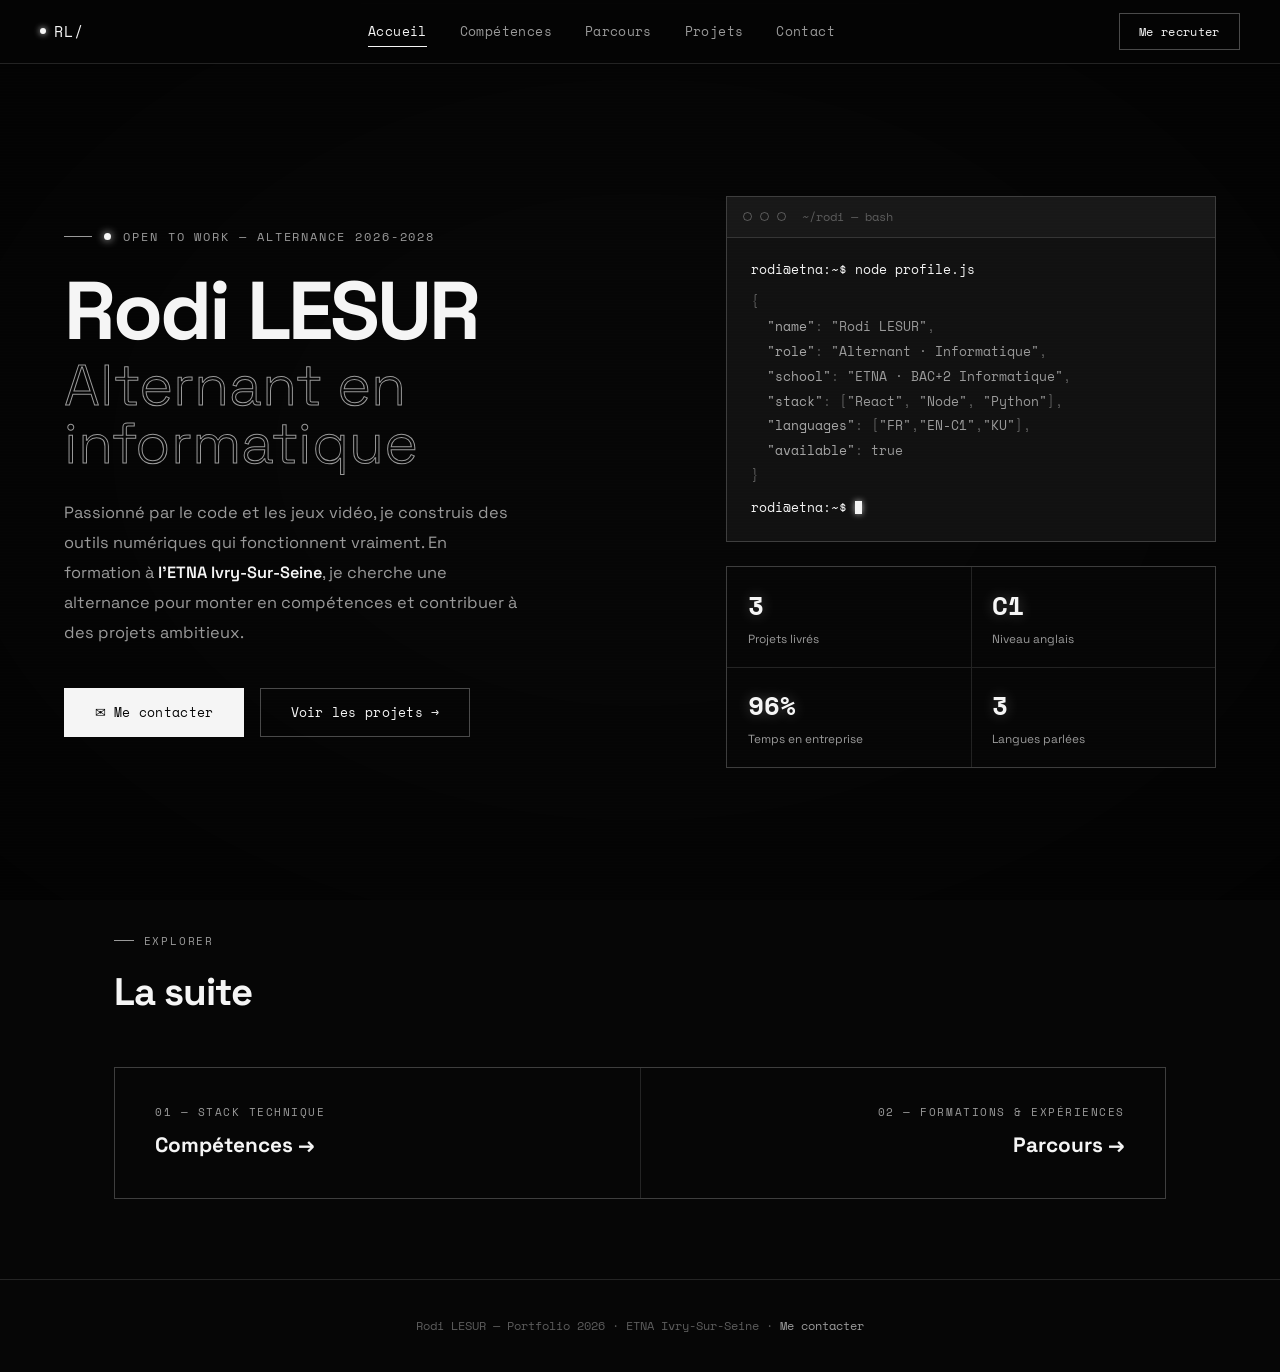
==== index.html @ ecbe6fc4 "Add files via upload" ====
<!DOCTYPE html>
<html lang="fr">
<head>
<meta charset="UTF-8">
<meta name="viewport" content="width=device-width, initial-scale=1.0">
<title>Rodi LESUR — Portfolio</title>
<link rel="preconnect" href="https://fonts.googleapis.com">
<link rel="stylesheet" href="style.css">
</head>
<body>

<div class="vignette"></div>
<div class="scanlines"></div>

<!-- NAV -->
<nav>
  <a href="index.html" class="nav-logo"><span class="blip"></span>RL/</a>
  <ul class="nav-links">
    <li><a href="index.html" class="active">Accueil</a></li>
    <li><a href="competences.html">Compétences</a></li>
    <li><a href="parcours.html">Parcours</a></li>
    <li><a href="projets.html">Projets</a></li>
    <li><a href="contact.html">Contact</a></li>
  </ul>
  <button class="nav-burger">☰</button>
  <a href="contact.html" class="nav-cta">Me recruter</a>
</nav>

<!-- ══════ HERO ══════ -->
<section id="hero">
  <div class="hero-inner">
    <div>
      <div class="hero-eyebrow"><span class="blip"></span>Open to work — Alternance 2026-2028</div>
      <h1>
        Rodi LESUR
        <span class="ghost">Alternant en informatique</span>
      </h1>
      <p class="hero-desc">
        Passionné par le code et les jeux vidéo, je construis des outils numériques qui fonctionnent vraiment. En formation à <strong>l'ETNA Ivry-Sur-Seine</strong>, je cherche une alternance pour monter en compétences et contribuer à des projets ambitieux.
      </p>
      <div class="btn-group">
        <a href="contact.html" class="btn btn-primary">✉ Me contacter</a>
        <a href="projets.html" class="btn btn-ghost">Voir les projets →</a>
      </div>
    </div>
    <div class="hero-right">
      <div class="terminal">
        <div class="term-bar">
          <div class="dot"></div><div class="dot"></div><div class="dot"></div>
          <span style="font-family:var(--mono);font-size:.72rem;color:var(--white-faint);margin-left:.5rem;">~/rodi — bash</span>
        </div>
        <div class="term-body">
          <div><span class="tp">rodi@etna:~$</span> node profile.js</div>
          <div style="margin-top:.4rem">
            <span class="tm">{</span><br>
            &nbsp;&nbsp;<span class="tk">"name"</span><span class="tm">:</span> <span class="ts">"Rodi LESUR"</span><span class="tm">,</span><br>
            &nbsp;&nbsp;<span class="tk">"role"</span><span class="tm">:</span> <span class="ts">"Alternant · Informatique"</span><span class="tm">,</span><br>
            &nbsp;&nbsp;<span class="tk">"school"</span><span class="tm">:</span> <span class="ts">"ETNA · BAC+2 Informatique"</span><span class="tm">,</span><br>
            &nbsp;&nbsp;<span class="tk">"stack"</span><span class="tm">:</span> <span class="tm">[</span><span class="ts">"React"</span><span class="tm">,</span> <span class="ts">"Node"</span><span class="tm">,</span> <span class="ts">"Python"</span><span class="tm">],</span><br>
            &nbsp;&nbsp;<span class="tk">"languages"</span><span class="tm">:</span> <span class="tm">[</span><span class="ts">"FR"</span><span class="tm">,</span><span class="ts">"EN-C1"</span><span class="tm">,</span><span class="ts">"KU"</span><span class="tm">],</span><br>
            &nbsp;&nbsp;<span class="tk">"available"</span><span class="tm">:</span> <span class="ts">true</span><br>
            <span class="tm">}</span>
          </div>
          <div style="margin-top:.4rem"><span class="tp">rodi@etna:~$</span> <span class="cursor"></span></div>
        </div>
      </div>
      <div class="hero-stats">
        <div class="stat-box"><div class="stat-num">3</div><div class="stat-label">Projets livrés</div></div>
        <div class="stat-box"><div class="stat-num">C1</div><div class="stat-label">Niveau anglais</div></div>
        <div class="stat-box"><div class="stat-num">96%</div><div class="stat-label">Temps en entreprise</div></div>
        <div class="stat-box"><div class="stat-num">3</div><div class="stat-label">Langues parlées</div></div>
      </div>
    </div>
  </div>
</section>

<!-- ══════ NAV CARDS ══════ -->
<div class="sec-tight reveal">
  <div class="sec-label">Explorer</div>
  <h2>La suite</h2>
  <div class="page-nav-cards">
    <a href="competences.html" class="page-nav-card">
      <span class="pnc-dir">01 — Stack technique</span>
      <span class="pnc-title">Compétences →</span>
    </a>
    <a href="parcours.html" class="page-nav-card pnc-next">
      <span class="pnc-dir">02 — Formations & expériences</span>
      <span class="pnc-title">Parcours →</span>
    </a>
  </div>
</div>

<footer>Rodi LESUR — Portfolio 2026 · ETNA Ivry-Sur-Seine · <a href="contact.html">Me contacter</a></footer>

<script src="transitions.js"></script>
</body>
</html>
---- style.css ----
@import url('https://fonts.googleapis.com/css2?family=Space+Grotesk:wght@300;400;500;600;700&family=Space+Mono:wght@400;700&display=swap');

:root {
  --bg: #060606;
  --bg2: #0c0c0c;
  --surface: #111111;
  --surface2: #181818;
  --line: rgba(255,255,255,0.12);
  --line-strong: rgba(255,255,255,0.28);
  --white: #f5f5f5;
  --white-dim: #9a9a9a;
  --white-faint: #5c5c5c;
  --glow: 255,255,255;
  --font: 'Space Grotesk', sans-serif;
  --mono: 'Space Mono', monospace;
}

*{margin:0;padding:0;box-sizing:border-box;}
html{scroll-behavior:smooth;}

body{
  background:var(--bg);
  color:var(--white);
  font-family:var(--font);
  line-height:1.6;
  overflow-x:hidden;
  position:relative;
}

::selection{background:var(--white);color:var(--bg);}

a{color:inherit;}

/* ─── AMBIENT SCANLINES ─── */
.scanlines{
  position:fixed;inset:0;z-index:2;pointer-events:none;
  background:repeating-linear-gradient(
    to bottom,
    rgba(255,255,255,0.018) 0px,
    rgba(255,255,255,0.018) 1px,
    transparent 1px,
    transparent 3px
  );
  opacity:.5;
}
.vignette{
  position:fixed;inset:0;z-index:1;pointer-events:none;
  background:radial-gradient(ellipse at center, transparent 40%, rgba(0,0,0,0.55) 100%);
}

/* ─── PAGE TRANSITION OVERLAY ─── */
#pt-overlay{
  position:fixed;inset:0;z-index:9999;pointer-events:none;
  background:#060606;
  display:flex;align-items:center;justify-content:center;
  opacity:0;
}
#pt-overlay.pt-active{pointer-events:all;}
#pt-overlay::before{
  content:'';position:absolute;inset:0;
  background:repeating-linear-gradient(
    to bottom, rgba(255,255,255,0.04) 0px, rgba(255,255,255,0.04) 1px,
    transparent 1px, transparent 3px
  );
}
.pt-line{
  width:0%;height:1px;background:var(--white);
  box-shadow:0 0 12px rgba(255,255,255,.8),0 0 30px rgba(255,255,255,.4);
}
.pt-label{
  position:absolute;font-family:var(--mono);font-size:.72rem;
  color:var(--white-dim);letter-spacing:.2em;text-transform:uppercase;
  opacity:0;
}

/* ─── NAV ─── */
nav{
  position:fixed;top:0;left:0;right:0;z-index:200;
  background:rgba(6,6,6,0.78);
  backdrop-filter:blur(14px);
  border-bottom:1px solid var(--line);
  display:flex;align-items:center;justify-content:space-between;
  padding:0 2.5rem;height:64px;
}
.nav-logo{
  font-family:var(--mono);font-size:.92rem;color:var(--white);letter-spacing:.08em;
  text-decoration:none;display:flex;align-items:center;gap:.5rem;
}
.nav-logo .blip{
  width:6px;height:6px;border-radius:50%;background:var(--white);
  box-shadow:0 0 6px rgba(255,255,255,.9);
  animation:blip-pulse 2.2s infinite;
}
@keyframes blip-pulse{0%,100%{opacity:1}50%{opacity:.25}}

.nav-links{display:flex;gap:.25rem;list-style:none;}
.nav-links a{
  position:relative;color:var(--white-dim);text-decoration:none;font-size:.82rem;
  font-family:var(--mono);letter-spacing:.03em;
  padding:.4rem .9rem;transition:color .25s;
}
.nav-links a::after{
  content:'';position:absolute;left:.9rem;right:.9rem;bottom:.1rem;height:1px;
  background:var(--white);transform:scaleX(0);transform-origin:left;
  transition:transform .3s ease;
}
.nav-links a:hover{color:var(--white);}
.nav-links a:hover::after{transform:scaleX(1);}
.nav-links a.active{color:var(--white);}
.nav-links a.active::after{transform:scaleX(1);}

.nav-cta{
  background:transparent;color:var(--white);
  padding:.5rem 1.2rem;border:1px solid var(--line-strong);
  font-family:var(--mono);font-size:.78rem;letter-spacing:.03em;text-decoration:none;
  transition:all .25s;
}
.nav-cta:hover{
  background:var(--white);color:var(--bg);
  box-shadow:0 0 18px rgba(255,255,255,.35);
}

.nav-burger{display:none;background:none;border:none;color:var(--white);font-size:1.4rem;cursor:pointer;}

@media(max-width:860px){
  nav{padding:0 1.25rem;}
  .nav-links{display:none;}
  .nav-burger{display:block;}
}

/* ─── PAGE HEADER (sous-pages) ─── */
.page-head{
  padding:9rem 4rem 3rem;max-width:1180px;margin:0 auto;position:relative;
}
.page-eyebrow{
  font-family:var(--mono);font-size:.72rem;color:var(--white-dim);
  letter-spacing:.18em;text-transform:uppercase;margin-bottom:1.1rem;
  display:flex;align-items:center;gap:.75rem;
}
.page-eyebrow::before{content:'';display:inline-block;width:30px;height:1px;background:var(--white-dim);}
.page-eyebrow .blip{width:6px;height:6px;border-radius:50%;background:var(--white);box-shadow:0 0 6px rgba(255,255,255,.9);animation:blip-pulse 2.2s infinite;}

.page-title{
  font-size:clamp(2.4rem,5vw,4rem);font-weight:700;
  line-height:1.02;letter-spacing:-.03em;margin-bottom:1.25rem;
}
.page-title .accent{
  color:transparent;-webkit-text-stroke:1px var(--white);
}
.page-desc{color:var(--white-dim);font-size:1rem;max-width:560px;line-height:1.85;}

/* ─── SECTION COMMONS ─── */
.sec{padding:3rem 4rem 6rem;max-width:1180px;margin:0 auto;position:relative;z-index:1;}
.sec-tight{padding:2rem 4rem 5rem;max-width:1180px;margin:0 auto;position:relative;z-index:1;}
.sec-sep{border-top:1px solid var(--line);}

.sec-label{
  font-family:var(--mono);font-size:.7rem;color:var(--white-dim);
  letter-spacing:.16em;text-transform:uppercase;margin-bottom:.7rem;
  display:flex;align-items:center;gap:.6rem;
}
.sec-label::before{content:'';display:inline-block;width:20px;height:1px;background:var(--white-dim);}

h2{font-size:clamp(1.7rem,3vw,2.4rem);font-weight:700;letter-spacing:-.025em;margin-bottom:2.75rem;}

/* ─── BUTTONS ─── */
.btn-group{display:flex;gap:1rem;flex-wrap:wrap;}
.btn{
  display:inline-flex;align-items:center;gap:.55rem;
  padding:.8rem 1.85rem;
  font-family:var(--mono);font-size:.84rem;letter-spacing:.02em;
  cursor:pointer;text-decoration:none;transition:all .25s;border:1px solid transparent;
  position:relative;overflow:hidden;
}
.btn-primary{background:var(--white);color:var(--bg);border-color:var(--white);}
.btn-primary:hover{box-shadow:0 0 22px rgba(255,255,255,.45);transform:translateY(-2px);}
.btn-ghost{background:transparent;color:var(--white);border-color:var(--line-strong);}
.btn-ghost:hover{border-color:var(--white);box-shadow:0 0 14px rgba(255,255,255,.18);}

/* ─── HERO (index) ─── */
#hero{
  min-height:100vh;display:flex;flex-direction:column;justify-content:center;
  padding:8rem 4rem 4rem;position:relative;z-index:1;
}
.hero-inner{
  display:grid;grid-template-columns:1.1fr .9fr;gap:4rem;
  max-width:1180px;margin:0 auto;width:100%;align-items:center;
}
.hero-eyebrow{
  font-family:var(--mono);font-size:.75rem;color:var(--white-dim);
  letter-spacing:.16em;text-transform:uppercase;margin-bottom:1.5rem;
  display:flex;align-items:center;gap:.75rem;
}
.hero-eyebrow::before{content:'';display:inline-block;width:28px;height:1px;background:var(--white-dim);}
.hero-eyebrow .blip{width:7px;height:7px;border-radius:50%;background:var(--white);box-shadow:0 0 8px rgba(255,255,255,.9);animation:blip-pulse 2.2s infinite;}

h1{
  font-size:clamp(2.9rem,6.4vw,5.2rem);font-weight:700;
  line-height:1.0;letter-spacing:-.035em;margin-bottom:1.6rem;
}
h1 .ghost{
  display:block;font-size:.7em;font-weight:300;
  color:transparent;-webkit-text-stroke:1px var(--white-dim);
  margin-top:.35rem;letter-spacing:0;
}

.hero-desc{color:var(--white-dim);font-size:1.02rem;max-width:460px;margin-bottom:2.5rem;line-height:1.85;}
.hero-desc strong{color:var(--white);font-weight:600;}

.hero-right{display:flex;flex-direction:column;gap:1.5rem;}

/* terminal */
.terminal{
  background:var(--surface);border:1px solid var(--line);
  position:relative;
}
.terminal::before{
  content:'';position:absolute;inset:-1px;border:1px solid rgba(255,255,255,.08);
  pointer-events:none;
}
.term-bar{background:var(--surface2);padding:.65rem 1rem;display:flex;align-items:center;gap:.5rem;border-bottom:1px solid var(--line);}
.dot{width:9px;height:9px;border-radius:50%;border:1px solid var(--line-strong);background:transparent;}
.term-body{padding:1.3rem 1.5rem;font-family:var(--mono);font-size:.8rem;line-height:1.95;}
.tp{color:var(--white);}
.ts{color:var(--white-dim);}
.tk{color:var(--white);opacity:.65;}
.tm{color:var(--white-faint);}
.cursor{display:inline-block;width:7px;height:13px;background:var(--white);vertical-align:-2px;animation:blink 1s infinite;box-shadow:0 0 6px rgba(255,255,255,.7);}
@keyframes blink{0%,100%{opacity:1}50%{opacity:0}}

.hero-stats{display:grid;grid-template-columns:1fr 1fr;gap:1px;background:var(--line);border:1px solid var(--line);}
.stat-box{background:var(--bg);padding:1.1rem 1.3rem;}
.stat-num{font-family:var(--mono);font-size:1.6rem;font-weight:700;color:var(--white);text-shadow:0 0 14px rgba(255,255,255,.25);}
.stat-label{font-size:.74rem;color:var(--white-dim);margin-top:.25rem;}

@media(max-width:900px){
  .hero-inner{grid-template-columns:1fr;gap:2.5rem;}
  #hero{padding:7rem 1.5rem 3rem;}
}

/* ─── SKILLS ─── */
.skills-grid{display:grid;grid-template-columns:repeat(auto-fit,minmax(170px,1fr));gap:1px;background:var(--line);border:1px solid var(--line);}
.skill-chip{
  background:var(--bg);padding:1.3rem 1.4rem;
  display:flex;flex-direction:column;gap:.6rem;
  transition:background .25s;cursor:default;position:relative;
}
.skill-chip:hover{background:var(--surface);}
.skill-name{font-size:.9rem;font-weight:600;}
.skill-bar-bg{height:2px;background:var(--surface2);overflow:hidden;}
.skill-bar{height:100%;background:var(--white);box-shadow:0 0 8px rgba(255,255,255,.5);transition:width 1.1s cubic-bezier(.2,.8,.2,1);width:0%;}
.skill-chip.in-view .skill-bar{width:var(--target);}
.skill-pct{font-family:var(--mono);font-size:.68rem;color:var(--white-faint);}

/* ─── TIMELINE ─── */
.two-col{display:grid;grid-template-columns:1fr 1fr;gap:3rem;}
.block-title{font-size:1.05rem;font-weight:700;margin-bottom:1.75rem;font-family:var(--mono);letter-spacing:.04em;text-transform:uppercase;color:var(--white-dim);}

.timeline{position:relative;padding-left:1.75rem;}
.timeline::before{content:'';position:absolute;left:0;top:0;bottom:0;width:1px;background:var(--line);}
.tl-item{position:relative;padding-left:1.75rem;margin-bottom:2.25rem;}
.tl-item::before{
  content:'';position:absolute;left:-2.2rem;top:.4rem;
  width:8px;height:8px;border-radius:50%;background:var(--bg);border:1px solid var(--white);
  box-shadow:0 0 8px rgba(255,255,255,.45);
}
.tl-date{font-family:var(--mono);font-size:.7rem;color:var(--white-dim);margin-bottom:.3rem;letter-spacing:.03em;}
.tl-title{font-weight:600;font-size:1rem;margin-bottom:.2rem;}
.tl-place{font-size:.82rem;color:var(--white-dim);margin-bottom:.65rem;}
.tl-tags{display:flex;flex-wrap:wrap;gap:.4rem;}
.tag{
  font-size:.72rem;padding:.2rem .65rem;
  background:transparent;color:var(--white-dim);
  border:1px solid var(--line-strong);font-family:var(--mono);
  transition:border-color .2s,color .2s;
}

/* ─── PROJETS ─── */
.projects-grid{display:grid;grid-template-columns:repeat(auto-fit,minmax(300px,1fr));gap:1px;background:var(--line);border:1px solid var(--line);}
.proj-card{
  background:var(--bg);padding:1.85rem;transition:background .25s,transform .25s;
}
.proj-card:hover{background:var(--surface);transform:translateY(-3px);}
.proj-num{font-family:var(--mono);font-size:.68rem;color:var(--white-dim);letter-spacing:.1em;text-transform:uppercase;margin-bottom:.7rem;}
.proj-title{font-size:1.18rem;font-weight:600;margin-bottom:.65rem;}
.proj-desc{color:var(--white-dim);font-size:.87rem;line-height:1.7;margin-bottom:1.25rem;}
.proj-stack{display:flex;flex-wrap:wrap;gap:.4rem;}

/* ─── LAB ─── */
.lab-intro{color:var(--white-dim);margin-bottom:2.25rem;font-size:.97rem;max-width:620px;}
.lab-tabs{display:flex;gap:0;margin-bottom:2rem;border:1px solid var(--line-strong);width:fit-content;}
.lab-tab{
  padding:.6rem 1.3rem;border:none;border-right:1px solid var(--line-strong);
  background:transparent;color:var(--white-dim);
  font-family:var(--mono);font-size:.8rem;
  cursor:pointer;transition:all .2s;white-space:nowrap;
}
.lab-tab:last-child{border-right:none;}
.lab-tab.active{background:var(--white);color:var(--bg);}
.lab-panel{display:none;}
.lab-panel.active{display:block;}

.lab-card{background:var(--bg);border:1px solid var(--line);}
.lab-header{
  background:var(--surface);padding:1rem 1.5rem;
  display:flex;align-items:center;justify-content:space-between;flex-wrap:wrap;gap:.5rem;
  border-bottom:1px solid var(--line);
}
.lab-title{font-weight:600;font-size:1rem;}
.lab-badge{
  font-family:var(--mono);font-size:.68rem;color:var(--white-dim);
  background:transparent;padding:.22rem .65rem;
  border:1px solid var(--line-strong);
}
.lab-body{padding:1.6rem;}

.pg-meta{display:flex;align-items:center;gap:2rem;width:100%;max-width:600px;justify-content:space-between;}
.pg-side-label{font-size:.7rem;color:var(--white-dim);font-family:var(--mono);letter-spacing:.1em;text-transform:uppercase;margin-bottom:.25rem;text-align:center;}
.pg-score{font-family:var(--mono);font-size:2rem;font-weight:700;text-align:center;color:var(--white);text-shadow:0 0 14px rgba(255,255,255,.3);}
.pg-controls{display:flex;gap:.75rem;align-items:center;flex-wrap:wrap;justify-content:center;}
.pg-btn{
  background:transparent;color:var(--white);border:1px solid var(--line-strong);padding:.6rem 1.5rem;
  font-family:var(--mono);font-size:.85rem;cursor:pointer;transition:all .2s;
}
.pg-btn:hover{border-color:var(--white);box-shadow:0 0 14px rgba(255,255,255,.2);}
.pg-diff-wrap{display:flex;align-items:center;gap:.6rem;}
.pg-diff-label{font-size:.78rem;color:var(--white-dim);font-family:var(--mono);}
#pg-diff{
  background:var(--surface2);border:1px solid var(--line);
  padding:.4rem .7rem;color:var(--white);font-family:var(--font);font-size:.8rem;outline:none;
}
.pg-hint{font-size:.75rem;color:var(--white-faint);font-family:var(--mono);}

.pw-display{
  background:var(--surface);border:1px solid var(--line);
  padding:1.25rem 1.5rem;
  display:flex;align-items:center;justify-content:space-between;
  margin-bottom:1.25rem;font-family:var(--mono);font-size:1rem;
  letter-spacing:.04em;word-break:break-all;gap:1rem;
}
#pw-text{flex:1;color:var(--white);}
#pw-copy{
  background:transparent;border:1px solid var(--line-strong);color:var(--white-dim);
  padding:.4rem .8rem;cursor:pointer;
  font-family:var(--mono);font-size:.78rem;transition:all .2s;white-space:nowrap;
}
#pw-copy:hover{border-color:var(--white);color:var(--white);}
.pw-strength{height:2px;background:var(--surface2);margin-bottom:1.5rem;overflow:hidden;}
.pw-strength-bar{height:100%;transition:width .4s;background:var(--white);box-shadow:0 0 8px rgba(255,255,255,.5);}
.pw-options{display:flex;flex-direction:column;gap:1rem;margin-bottom:1.5rem;}
.pw-slider-row{display:flex;align-items:center;gap:1rem;}
.pw-slider-row label{font-size:.82rem;color:var(--white-dim);min-width:100px;font-family:var(--mono);}
#pw-length{flex:1;accent-color:var(--white);}
#pw-len-val{font-family:var(--mono);font-size:.82rem;color:var(--white);min-width:20px;}
.pw-checks{display:grid;grid-template-columns:1fr 1fr;gap:.6rem;}
.pw-check-label{display:flex;align-items:center;gap:.6rem;font-size:.82rem;cursor:pointer;}
.pw-check-label input{accent-color:var(--white);width:15px;height:15px;}
#pw-generate{
  width:100%;padding:.8rem;border:1px solid var(--white);background:transparent;color:var(--white);
  font-family:var(--mono);font-size:.88rem;cursor:pointer;transition:all .2s;
}
#pw-generate:hover{background:var(--white);color:var(--bg);box-shadow:0 0 18px rgba(255,255,255,.35);}
.pw-copied-toast{display:none;text-align:center;font-size:.78rem;color:var(--white);margin-top:.75rem;font-family:var(--mono);}

.tb-stats-row{display:flex;gap:1px;margin-bottom:1.25rem;flex-wrap:wrap;background:var(--line);border:1px solid var(--line);}
.tb-stat-box{background:var(--bg);padding:.7rem 1.1rem;text-align:center;flex:1;min-width:80px;}
.tb-stat-num{font-family:var(--mono);font-size:1.5rem;font-weight:700;color:var(--white);}
.tb-stat-label{font-size:.66rem;color:var(--white-dim);letter-spacing:.06em;text-transform:uppercase;font-family:var(--mono);}
#tb-text-display{
  background:var(--surface);border:1px solid var(--line);padding:1.15rem 1.3rem;
  font-family:var(--mono);font-size:.88rem;line-height:2;margin-bottom:1rem;min-height:80px;
  user-select:none;word-break:break-word;overflow-wrap:break-word;overflow:hidden;white-space:normal;
}
#tb-input{
  width:100%;background:var(--surface);border:1px solid var(--line);padding:.75rem 1rem;
  color:var(--white);font-family:var(--mono);font-size:.9rem;outline:none;margin-bottom:1rem;transition:border-color .2s;
}
#tb-input:focus{border-color:var(--white);box-shadow:0 0 10px rgba(255,255,255,.15);}
.tb-controls{display:flex;gap:.75rem;align-items:center;flex-wrap:wrap;}
.tb-new-btn{
  background:transparent;color:var(--white);border:1px solid var(--line-strong);padding:.6rem 1.4rem;
  font-family:var(--mono);font-size:.84rem;cursor:pointer;transition:all .2s;
}
.tb-new-btn:hover{border-color:var(--white);box-shadow:0 0 14px rgba(255,255,255,.2);}
.tbl-dur{
  font-size:.75rem;padding:.32rem .75rem;
  background:transparent;color:var(--white-dim);
  border:1px solid var(--line-strong);cursor:pointer;font-family:var(--mono);
  transition:all .2s;
}
.tbl-dur.active{background:var(--white);color:var(--bg);border-color:var(--white);}
.tb-status{font-size:.78rem;color:var(--white-dim);font-family:var(--mono);}

/* ─── CONTACT ─── */
.contact-grid{display:grid;grid-template-columns:1fr 1fr;gap:3rem;max-width:920px;margin:0 auto;}
.contact-info h3{font-size:1.35rem;font-weight:700;margin-bottom:1rem;}
.contact-info p{color:var(--white-dim);line-height:1.8;margin-bottom:1.5rem;}
.cinfo-links{display:flex;flex-direction:column;gap:1px;background:var(--line);border:1px solid var(--line);}
.cinfo-link{
  display:flex;align-items:center;gap:.75rem;
  color:var(--white);text-decoration:none;font-size:.88rem;
  padding:.85rem 1rem;background:var(--bg);
  transition:background .2s;font-family:var(--mono);
}
.cinfo-link:hover{background:var(--surface);}

.contact-form{display:flex;flex-direction:column;gap:1.1rem;}
.cf-row{display:grid;grid-template-columns:1fr 1fr;gap:1.1rem;}
.cf-field{display:flex;flex-direction:column;gap:.4rem;}
.cf-field label{font-size:.72rem;color:var(--white-dim);letter-spacing:.04em;font-family:var(--mono);text-transform:uppercase;}
.cf-field input,
.cf-field textarea{
  background:var(--surface);border:1px solid var(--line);
  padding:.75rem 1rem;color:var(--white);font-family:var(--font);font-size:.9rem;
  outline:none;transition:border-color .2s;
}
.cf-field input:focus,
.cf-field textarea:focus{border-color:var(--white);box-shadow:0 0 10px rgba(255,255,255,.12);}
.cf-field textarea{resize:vertical;min-height:110px;line-height:1.6;}
#cf-submit{
  background:var(--white);color:var(--bg);border:1px solid var(--white);
  padding:.85rem;font-family:var(--mono);font-size:.88rem;
  cursor:pointer;transition:all .2s;
}
#cf-submit:hover{box-shadow:0 0 20px rgba(255,255,255,.4);}
.cf-status{font-size:.82rem;text-align:center;min-height:1.2rem;font-family:var(--mono);}
.cf-ok{color:var(--white);}
.cf-err{color:var(--white-dim);}

/* ─── FOOTER ─── */
footer{
  text-align:center;padding:2.25rem;
  border-top:1px solid var(--line);
  color:var(--white-faint);font-size:.78rem;font-family:var(--mono);
  position:relative;z-index:1;
}
footer a{color:var(--white-dim);text-decoration:none;}
footer a:hover{color:var(--white);}

/* ─── SCROLL REVEAL ─── */
.reveal{opacity:0;transform:translateY(20px);transition:opacity .6s ease,transform .6s ease;}
.reveal.visible{opacity:1;transform:none;}

/* ─── PAGE NAV CARDS (footer-style nav between pages) ─── */
.page-nav-cards{
  display:grid;grid-template-columns:1fr 1fr;gap:1px;background:var(--line);
  border:1px solid var(--line);max-width:1180px;margin:0 auto;
}
.page-nav-card{
  background:var(--bg);padding:2.25rem 2.5rem;text-decoration:none;color:var(--white);
  display:flex;flex-direction:column;gap:.5rem;transition:background .25s;
  position:relative;overflow:hidden;
}
.page-nav-card:hover{background:var(--surface);}
.pnc-dir{font-family:var(--mono);font-size:.68rem;color:var(--white-dim);letter-spacing:.14em;text-transform:uppercase;}
.pnc-next{text-align:right;align-items:flex-end;}
.pnc-title{font-size:1.3rem;font-weight:700;}

@media(max-width:700px){
  .page-nav-cards{grid-template-columns:1fr;}
  .pnc-next{align-items:flex-start;text-align:left;}
}

/* ─── RESPONSIVE ─── */
@media(max-width:820px){
  .sec,.sec-tight{padding:2.5rem 1.5rem 4rem;}
  .page-head{padding:7.5rem 1.5rem 2.5rem;}
  h1{font-size:2.6rem;}
  .two-col{grid-template-columns:1fr;}
  .contact-grid{grid-template-columns:1fr;}
  .cf-row{grid-template-columns:1fr;}
}
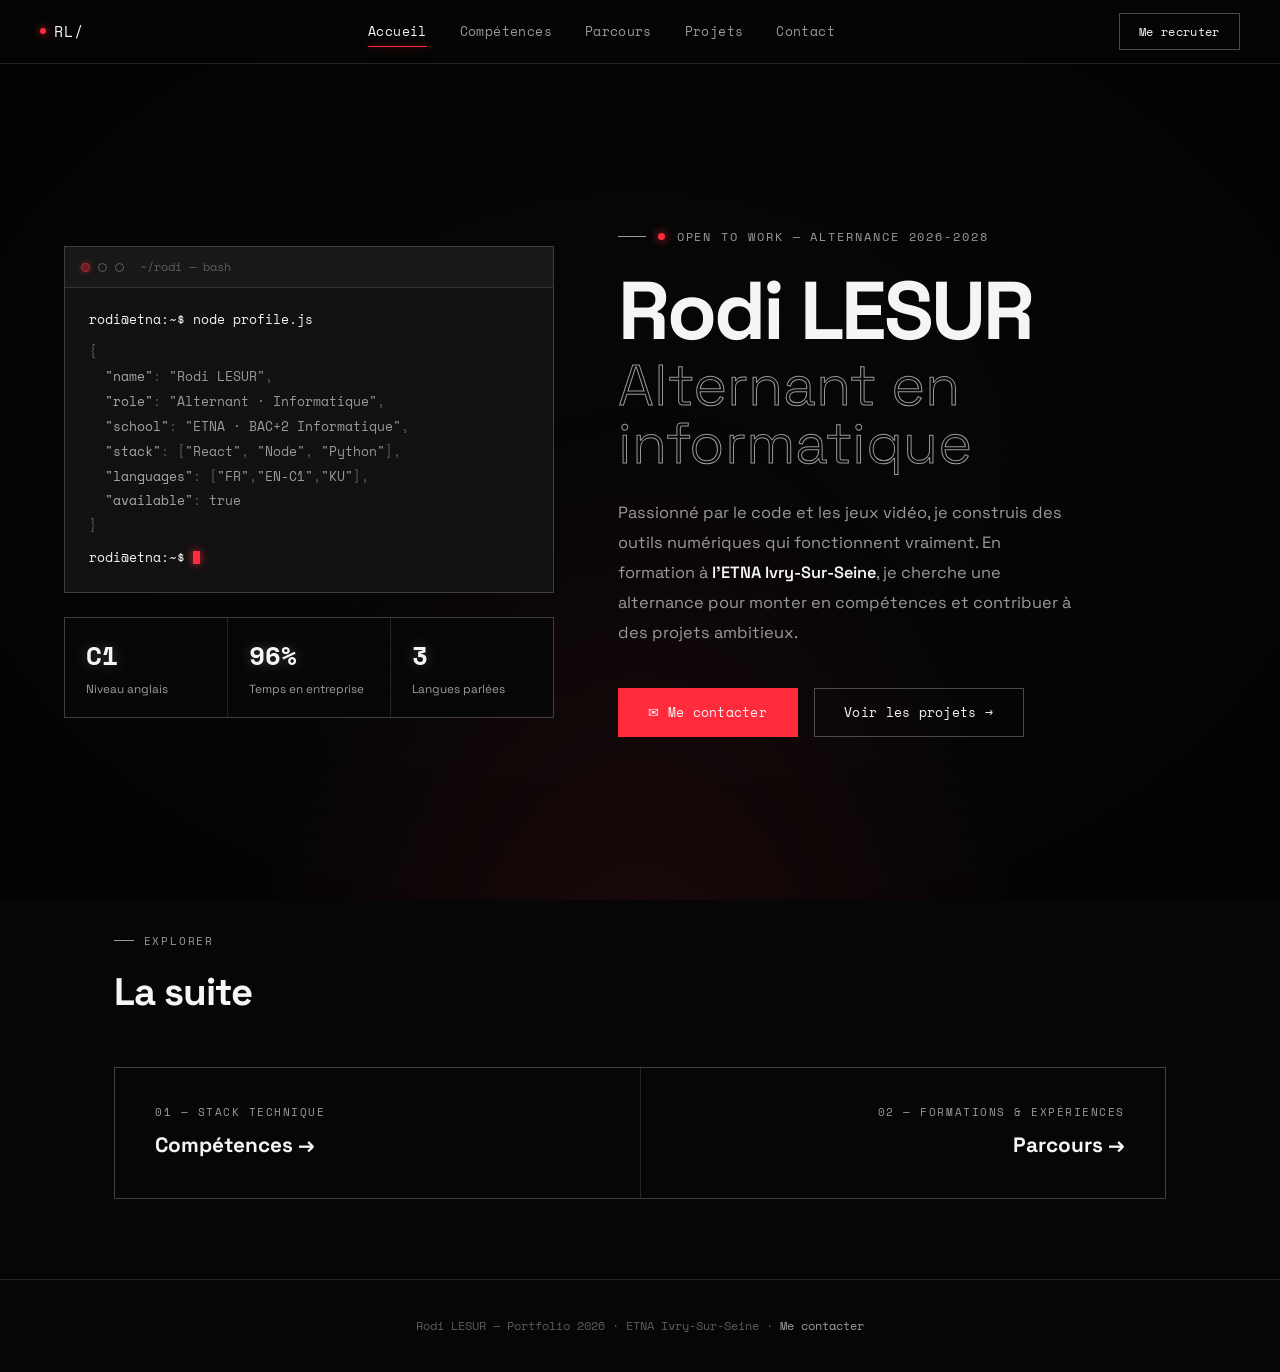
==== commit 37f540e1: "Add files via upload" ====
--- a/index.html
+++ b/index.html
@@ -65,7 +65,6 @@
         </div>
       </div>
       <div class="hero-stats">
-        <div class="stat-box"><div class="stat-num">3</div><div class="stat-label">Projets livrés</div></div>
         <div class="stat-box"><div class="stat-num">C1</div><div class="stat-label">Niveau anglais</div></div>
         <div class="stat-box"><div class="stat-num">96%</div><div class="stat-label">Temps en entreprise</div></div>
         <div class="stat-box"><div class="stat-num">3</div><div class="stat-label">Langues parlées</div></div>
--- a/style.css
+++ b/style.css
@@ -11,6 +11,10 @@
   --white-dim: #9a9a9a;
   --white-faint: #5c5c5c;
   --glow: 255,255,255;
+  --red: #ff2b3d;
+  --red-soft: #ff5663;
+  --red-dim: rgba(255,43,61,0.55);
+  --red-glow: 255,43,61;
   --font: 'Space Grotesk', sans-serif;
   --mono: 'Space Mono', monospace;
 }
@@ -27,7 +31,7 @@
   position:relative;
 }
 
-::selection{background:var(--white);color:var(--bg);}
+::selection{background:var(--red);color:var(--white);}
 
 a{color:inherit;}
 
@@ -45,7 +49,9 @@
 }
 .vignette{
   position:fixed;inset:0;z-index:1;pointer-events:none;
-  background:radial-gradient(ellipse at center, transparent 40%, rgba(0,0,0,0.55) 100%);
+  background:
+    radial-gradient(ellipse at 50% 120%, rgba(255,43,61,0.10) 0%, transparent 45%),
+    radial-gradient(ellipse at center, transparent 40%, rgba(0,0,0,0.55) 100%);
 }
 
 /* ─── PAGE TRANSITION OVERLAY ─── */
@@ -64,8 +70,8 @@
   );
 }
 .pt-line{
-  width:0%;height:1px;background:var(--white);
-  box-shadow:0 0 12px rgba(255,255,255,.8),0 0 30px rgba(255,255,255,.4);
+  width:0%;height:1px;background:var(--red);
+  box-shadow:0 0 12px rgba(var(--red-glow),.9),0 0 30px rgba(var(--red-glow),.5);
 }
 .pt-label{
   position:absolute;font-family:var(--mono);font-size:.72rem;
@@ -87,8 +93,8 @@
   text-decoration:none;display:flex;align-items:center;gap:.5rem;
 }
 .nav-logo .blip{
-  width:6px;height:6px;border-radius:50%;background:var(--white);
-  box-shadow:0 0 6px rgba(255,255,255,.9);
+  width:6px;height:6px;border-radius:50%;background:var(--red);
+  box-shadow:0 0 8px rgba(var(--red-glow),.9);
   animation:blip-pulse 2.2s infinite;
 }
 @keyframes blip-pulse{0%,100%{opacity:1}50%{opacity:.25}}
@@ -107,7 +113,7 @@
 .nav-links a:hover{color:var(--white);}
 .nav-links a:hover::after{transform:scaleX(1);}
 .nav-links a.active{color:var(--white);}
-.nav-links a.active::after{transform:scaleX(1);}
+.nav-links a.active::after{transform:scaleX(1);background:var(--red);box-shadow:0 0 8px rgba(var(--red-glow),.8);}
 
 .nav-cta{
   background:transparent;color:var(--white);
@@ -116,8 +122,8 @@
   transition:all .25s;
 }
 .nav-cta:hover{
-  background:var(--white);color:var(--bg);
-  box-shadow:0 0 18px rgba(255,255,255,.35);
+  background:var(--red);color:var(--white);border-color:var(--red);
+  box-shadow:0 0 18px rgba(var(--red-glow),.45);
 }
 
 .nav-burger{display:none;background:none;border:none;color:var(--white);font-size:1.4rem;cursor:pointer;}
@@ -138,14 +144,15 @@
   display:flex;align-items:center;gap:.75rem;
 }
 .page-eyebrow::before{content:'';display:inline-block;width:30px;height:1px;background:var(--white-dim);}
-.page-eyebrow .blip{width:6px;height:6px;border-radius:50%;background:var(--white);box-shadow:0 0 6px rgba(255,255,255,.9);animation:blip-pulse 2.2s infinite;}
+.page-eyebrow .blip{width:6px;height:6px;border-radius:50%;background:var(--red);box-shadow:0 0 8px rgba(var(--red-glow),.9);animation:blip-pulse 2.2s infinite;}
 
 .page-title{
   font-size:clamp(2.4rem,5vw,4rem);font-weight:700;
   line-height:1.02;letter-spacing:-.03em;margin-bottom:1.25rem;
 }
 .page-title .accent{
-  color:transparent;-webkit-text-stroke:1px var(--white);
+  color:transparent;-webkit-text-stroke:1px var(--red);
+  text-shadow:0 0 18px rgba(var(--red-glow),.35);
 }
 .page-desc{color:var(--white-dim);font-size:1rem;max-width:560px;line-height:1.85;}
 
@@ -172,10 +179,10 @@
   cursor:pointer;text-decoration:none;transition:all .25s;border:1px solid transparent;
   position:relative;overflow:hidden;
 }
-.btn-primary{background:var(--white);color:var(--bg);border-color:var(--white);}
-.btn-primary:hover{box-shadow:0 0 22px rgba(255,255,255,.45);transform:translateY(-2px);}
+.btn-primary{background:var(--red);color:var(--white);border-color:var(--red);}
+.btn-primary:hover{box-shadow:0 0 22px rgba(var(--red-glow),.55);transform:translateY(-2px);}
 .btn-ghost{background:transparent;color:var(--white);border-color:var(--line-strong);}
-.btn-ghost:hover{border-color:var(--white);box-shadow:0 0 14px rgba(255,255,255,.18);}
+.btn-ghost:hover{border-color:var(--red);color:var(--white);box-shadow:0 0 14px rgba(var(--red-glow),.22);}
 
 /* ─── HERO (index) ─── */
 #hero{
@@ -192,7 +199,7 @@
   display:flex;align-items:center;gap:.75rem;
 }
 .hero-eyebrow::before{content:'';display:inline-block;width:28px;height:1px;background:var(--white-dim);}
-.hero-eyebrow .blip{width:7px;height:7px;border-radius:50%;background:var(--white);box-shadow:0 0 8px rgba(255,255,255,.9);animation:blip-pulse 2.2s infinite;}
+.hero-eyebrow .blip{width:7px;height:7px;border-radius:50%;background:var(--red);box-shadow:0 0 10px rgba(var(--red-glow),.95);animation:blip-pulse 2.2s infinite;}
 
 h1{
   font-size:clamp(2.9rem,6.4vw,5.2rem);font-weight:700;
@@ -220,12 +227,13 @@
 }
 .term-bar{background:var(--surface2);padding:.65rem 1rem;display:flex;align-items:center;gap:.5rem;border-bottom:1px solid var(--line);}
 .dot{width:9px;height:9px;border-radius:50%;border:1px solid var(--line-strong);background:transparent;}
+.term-bar .dot:first-child{border-color:var(--red-dim);background:rgba(var(--red-glow),.35);box-shadow:0 0 6px rgba(var(--red-glow),.4);}
 .term-body{padding:1.3rem 1.5rem;font-family:var(--mono);font-size:.8rem;line-height:1.95;}
 .tp{color:var(--white);}
 .ts{color:var(--white-dim);}
 .tk{color:var(--white);opacity:.65;}
 .tm{color:var(--white-faint);}
-.cursor{display:inline-block;width:7px;height:13px;background:var(--white);vertical-align:-2px;animation:blink 1s infinite;box-shadow:0 0 6px rgba(255,255,255,.7);}
+.cursor{display:inline-block;width:7px;height:13px;background:var(--red);vertical-align:-2px;animation:blink 1s infinite;box-shadow:0 0 8px rgba(var(--red-glow),.85);}
 @keyframes blink{0%,100%{opacity:1}50%{opacity:0}}
 
 .hero-stats{display:grid;grid-template-columns:1fr 1fr;gap:1px;background:var(--line);border:1px solid var(--line);}
@@ -239,7 +247,7 @@
 }
 
 /* ─── SKILLS ─── */
-.skills-grid{display:grid;grid-template-columns:repeat(auto-fit,minmax(170px,1fr));gap:1px;background:var(--line);border:1px solid var(--line);}
+.skills-grid{display:grid;grid-template-columns:repeat(4,1fr);gap:1px;background:var(--line);border:1px solid var(--line);}
 .skill-chip{
   background:var(--bg);padding:1.3rem 1.4rem;
   display:flex;flex-direction:column;gap:.6rem;
@@ -248,9 +256,12 @@
 .skill-chip:hover{background:var(--surface);}
 .skill-name{font-size:.9rem;font-weight:600;}
 .skill-bar-bg{height:2px;background:var(--surface2);overflow:hidden;}
-.skill-bar{height:100%;background:var(--white);box-shadow:0 0 8px rgba(255,255,255,.5);transition:width 1.1s cubic-bezier(.2,.8,.2,1);width:0%;}
+.skill-bar{height:100%;background:var(--red);box-shadow:0 0 8px rgba(var(--red-glow),.6);transition:width 1.1s cubic-bezier(.2,.8,.2,1);width:0%;}
 .skill-chip.in-view .skill-bar{width:var(--target);}
 .skill-pct{font-family:var(--mono);font-size:.68rem;color:var(--white-faint);}
+
+@media(max-width:760px){.skills-grid{grid-template-columns:repeat(2,1fr);}}
+@media(max-width:440px){.skills-grid{grid-template-columns:1fr;}}
 
 /* ─── TIMELINE ─── */
 .two-col{display:grid;grid-template-columns:1fr 1fr;gap:3rem;}
@@ -261,8 +272,8 @@
 .tl-item{position:relative;padding-left:1.75rem;margin-bottom:2.25rem;}
 .tl-item::before{
   content:'';position:absolute;left:-2.2rem;top:.4rem;
-  width:8px;height:8px;border-radius:50%;background:var(--bg);border:1px solid var(--white);
-  box-shadow:0 0 8px rgba(255,255,255,.45);
+  width:8px;height:8px;border-radius:50%;background:var(--bg);border:1px solid var(--red);
+  box-shadow:0 0 8px rgba(var(--red-glow),.55);
 }
 .tl-date{font-family:var(--mono);font-size:.7rem;color:var(--white-dim);margin-bottom:.3rem;letter-spacing:.03em;}
 .tl-title{font-weight:600;font-size:1rem;margin-bottom:.2rem;}
@@ -272,15 +283,23 @@
   font-size:.72rem;padding:.2rem .65rem;
   background:transparent;color:var(--white-dim);
   border:1px solid var(--line-strong);font-family:var(--mono);
-  transition:border-color .2s,color .2s;
-}
+  transition:border-color .2s,color .2s,box-shadow .2s;
+}
+.tag:hover{border-color:var(--red);color:var(--white);box-shadow:0 0 10px rgba(var(--red-glow),.25);}
 
 /* ─── PROJETS ─── */
 .projects-grid{display:grid;grid-template-columns:repeat(auto-fit,minmax(300px,1fr));gap:1px;background:var(--line);border:1px solid var(--line);}
 .proj-card{
   background:var(--bg);padding:1.85rem;transition:background .25s,transform .25s;
+  position:relative;overflow:hidden;
+}
+.proj-card::before{
+  content:'';position:absolute;top:0;left:0;right:0;height:2px;
+  background:var(--red);box-shadow:0 0 10px rgba(var(--red-glow),.6);
+  transform:scaleX(0);transform-origin:left;transition:transform .3s ease;
 }
 .proj-card:hover{background:var(--surface);transform:translateY(-3px);}
+.proj-card:hover::before{transform:scaleX(1);}
 .proj-num{font-family:var(--mono);font-size:.68rem;color:var(--white-dim);letter-spacing:.1em;text-transform:uppercase;margin-bottom:.7rem;}
 .proj-title{font-size:1.18rem;font-weight:600;margin-bottom:.65rem;}
 .proj-desc{color:var(--white-dim);font-size:.87rem;line-height:1.7;margin-bottom:1.25rem;}
@@ -346,7 +365,7 @@
 }
 #pw-copy:hover{border-color:var(--white);color:var(--white);}
 .pw-strength{height:2px;background:var(--surface2);margin-bottom:1.5rem;overflow:hidden;}
-.pw-strength-bar{height:100%;transition:width .4s;background:var(--white);box-shadow:0 0 8px rgba(255,255,255,.5);}
+.pw-strength-bar{height:100%;transition:width .4s;background:var(--red);box-shadow:0 0 8px rgba(var(--red-glow),.6);}
 .pw-options{display:flex;flex-direction:column;gap:1rem;margin-bottom:1.5rem;}
 .pw-slider-row{display:flex;align-items:center;gap:1rem;}
 .pw-slider-row label{font-size:.82rem;color:var(--white-dim);min-width:100px;font-family:var(--mono);}
@@ -415,16 +434,16 @@
   outline:none;transition:border-color .2s;
 }
 .cf-field input:focus,
-.cf-field textarea:focus{border-color:var(--white);box-shadow:0 0 10px rgba(255,255,255,.12);}
+.cf-field textarea:focus{border-color:var(--red);box-shadow:0 0 10px rgba(var(--red-glow),.25);}
 .cf-field textarea{resize:vertical;min-height:110px;line-height:1.6;}
 #cf-submit{
-  background:var(--white);color:var(--bg);border:1px solid var(--white);
+  background:var(--red);color:var(--white);border:1px solid var(--red);
   padding:.85rem;font-family:var(--mono);font-size:.88rem;
   cursor:pointer;transition:all .2s;
 }
-#cf-submit:hover{box-shadow:0 0 20px rgba(255,255,255,.4);}
+#cf-submit:hover{box-shadow:0 0 20px rgba(var(--red-glow),.5);}
 .cf-status{font-size:.82rem;text-align:center;min-height:1.2rem;font-family:var(--mono);}
-.cf-ok{color:var(--white);}
+.cf-ok{color:var(--red-soft);}
 .cf-err{color:var(--white-dim);}
 
 /* ─── FOOTER ─── */
@@ -470,3 +489,31 @@
   .contact-grid{grid-template-columns:1fr;}
   .cf-row{grid-template-columns:1fr;}
 }
+
+/* ═══════════════════════════════════════════
+   DISPOSITION — réagencement des blocs
+   (placement uniquement, le design reste identique)
+   ═══════════════════════════════════════════ */
+
+/* HERO : terminal à gauche, présentation à droite */
+.hero-inner{direction:rtl;}
+.hero-inner > *{direction:ltr;}
+
+/* STATS : une seule rangée (3 cases) au lieu de la grille 2×2 */
+.hero-stats{grid-template-columns:repeat(3,1fr);}
+
+/* CONTACT : formulaire à gauche, infos à droite */
+.contact-grid{direction:rtl;}
+.contact-grid > *{direction:ltr;}
+
+/* PARCOURS : expériences à gauche, formations à droite */
+.two-col{direction:rtl;}
+.two-col > *{direction:ltr;}
+
+@media(max-width:900px){
+  /* en mobile on rétablit l'empilement logique vertical */
+  .hero-inner,.contact-grid,.two-col{direction:ltr;}
+}
+@media(max-width:520px){
+  .hero-stats{grid-template-columns:1fr;}
+}
